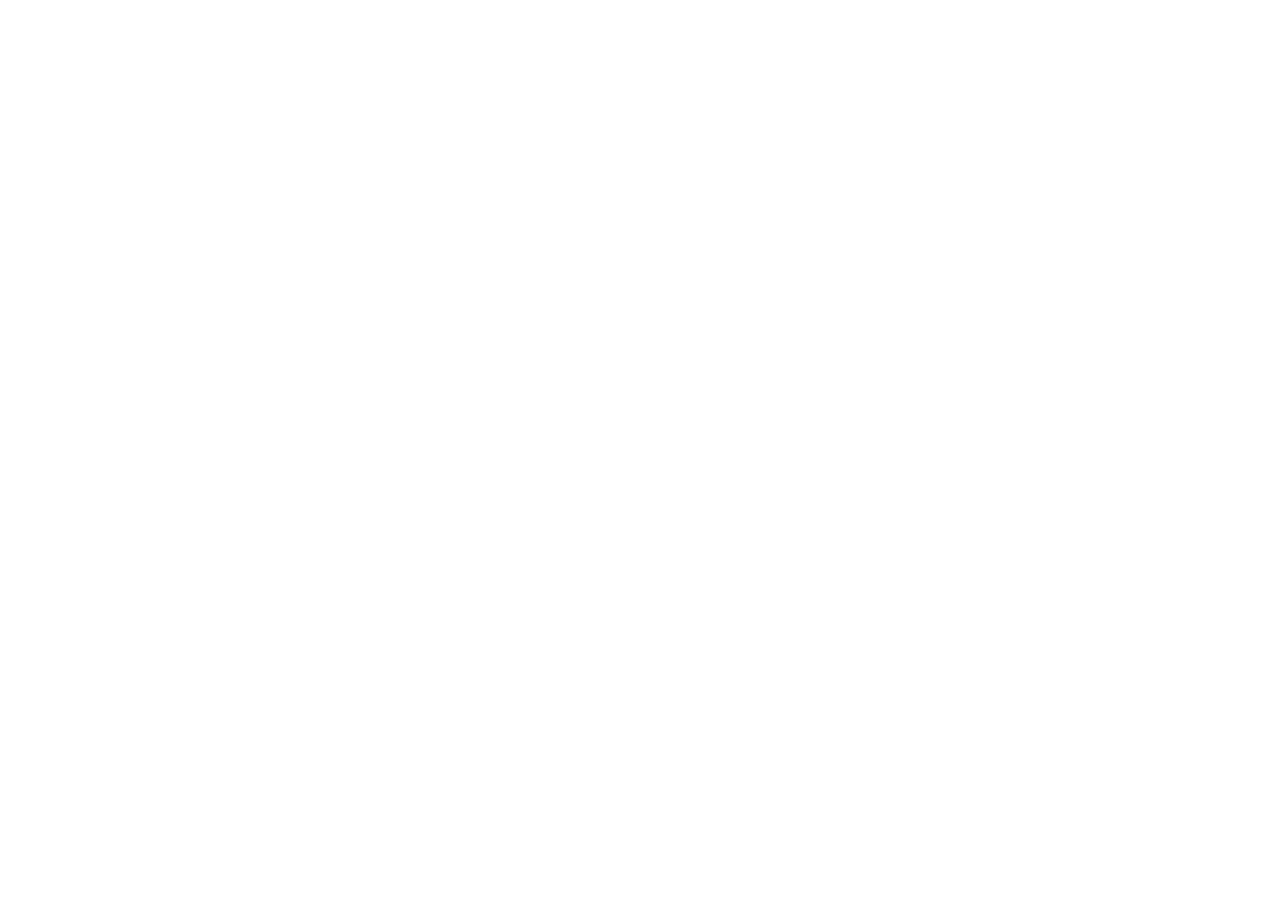
==== index.html @ 0b879c88 "estrutura inicial do projeto" ====
<!DOCTYPE html>
<html lang="pt-BR">
<head>
    <meta charset="UTF-8">
    <meta name="viewport" content="width=device-width, initial-scale=1.0">
    <title>Assistente-Financeiro</title>
</head>
<body>
    
    
</body>
</html>
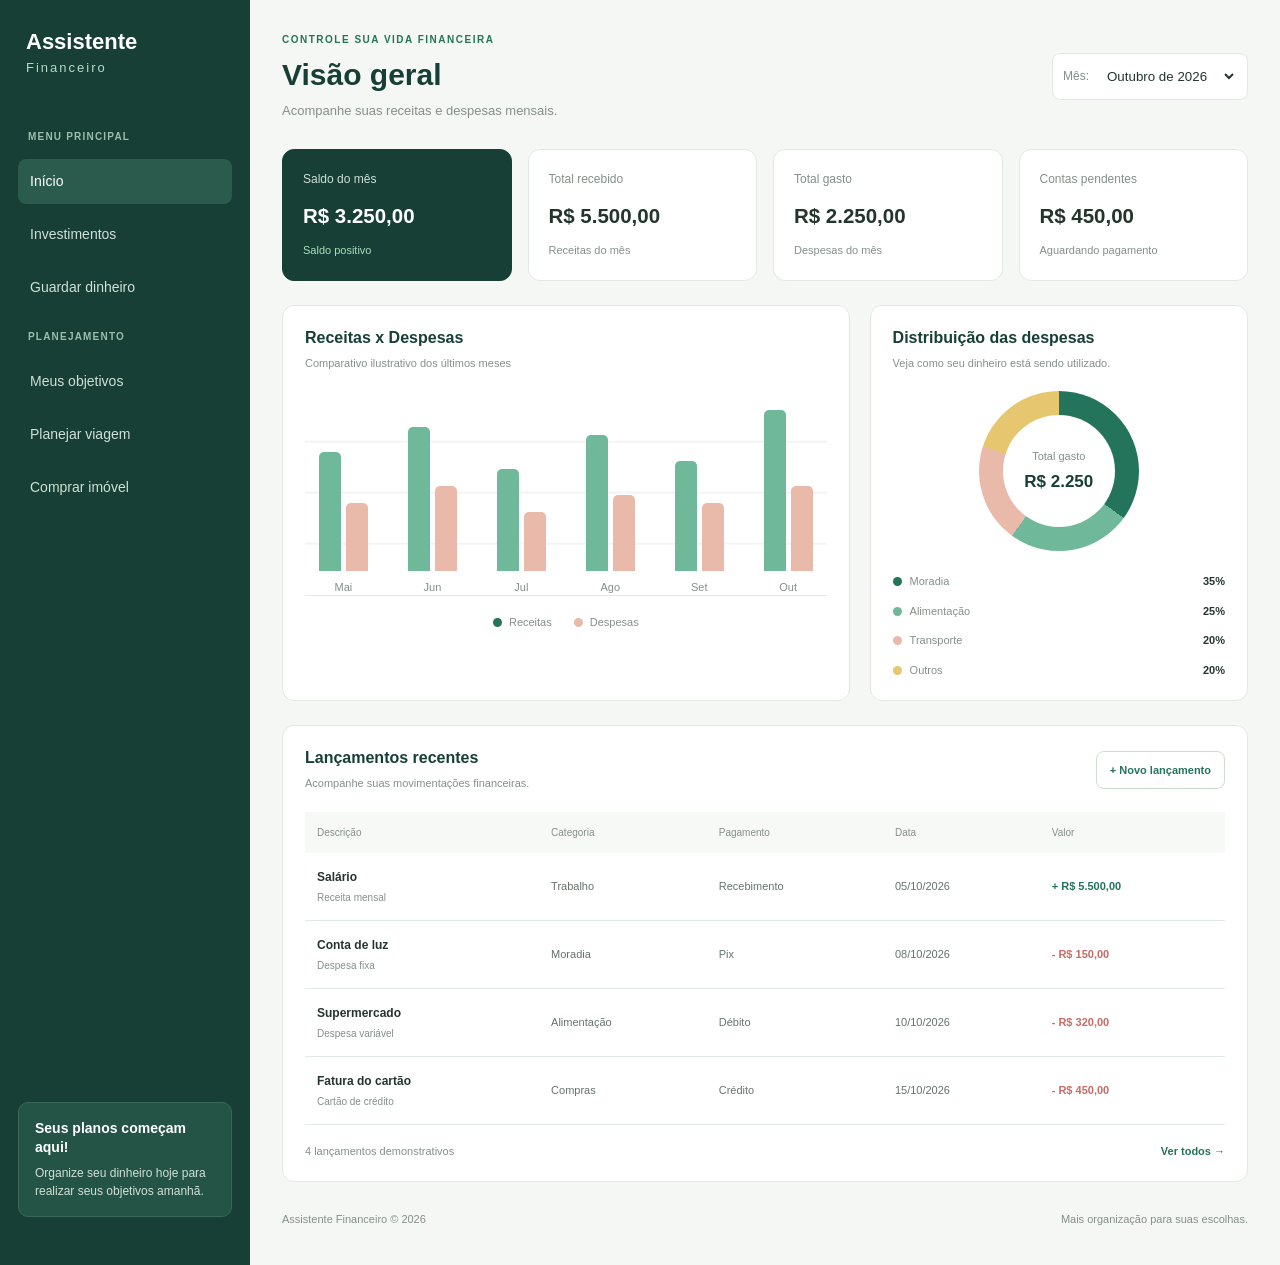
==== commit 0b6940bb: "inicio" ====
--- a/index.html
+++ b/index.html
@@ -1,12 +1,313 @@
 <!DOCTYPE html>
 <html lang="pt-BR">
+
 <head>
     <meta charset="UTF-8">
     <meta name="viewport" content="width=device-width, initial-scale=1.0">
-    <title>Assistente-Financeiro</title>
+
+    <title>Assistente Financeiro</title>
+
+    <link rel="stylesheet" href="style.css">
 </head>
+
 <body>
-    
-    
+
+    <div class="container">
+
+        <!-- MENU LATERAL -->
+        <aside class="sidebar">
+
+            <div class="logo">
+                <h2>Assistente</h2>
+                <span>Financeiro</span>
+            </div>
+
+            <nav class="menu">
+                <h3>MENU PRINCIPAL</h3>
+
+                <a href="#inicio" class="link ativo">Início</a>
+                <a href="#investimentos" class="link">Investimentos</a>
+                <a href="#guardar-dinheiro" class="link">Guardar dinheiro</a>
+
+                <h3>PLANEJAMENTO</h3>
+
+                <a href="#objetivos" class="link">Meus objetivos</a>
+                <a href="#viagem" class="link">Planejar viagem</a>
+                <a href="#imovel" class="link">Comprar imóvel</a>
+            </nav>
+
+            <div class="mensagem">
+                <h3>Seus planos começam aqui!</h3>
+                <p>
+                    Organize seu dinheiro hoje
+                    para realizar seus objetivos amanhã.
+                </p>
+            </div>
+
+        </aside>
+
+        <!-- CONTEÚDO PRINCIPAL -->
+        <main class="conteudo" id="inicio">
+
+            <!-- CABEÇALHO -->
+            <header class="cabecalho">
+
+                <div>
+                    <p class="subtitulo">CONTROLE SUA VIDA FINANCEIRA</p>
+                    <h1>Visão geral</h1>
+                    <p class="descricao">
+                        Acompanhe suas receitas e despesas mensais.
+                    </p>
+                </div>
+
+                <div class="periodo">
+                    <label for="mes">Mês:</label>
+
+                    <select id="mes" name="mes">
+                        <option>Outubro de 2026</option>
+                        <option>Setembro de 2026</option>
+                        <option>Agosto de 2026</option>
+                    </select>
+                </div>
+
+            </header>
+
+            <!-- RESUMO FINANCEIRO -->
+            <section class="resumo" aria-label="Resumo financeiro mensal">
+
+                <article class="cartao saldo">
+                    <p>Saldo do mês</p>
+                    <h2>R$ 3.250,00</h2>
+                    <span>Saldo positivo</span>
+                </article>
+
+                <article class="cartao">
+                    <p>Total recebido</p>
+                    <h2>R$ 5.500,00</h2>
+                    <span>Receitas do mês</span>
+                </article>
+
+                <article class="cartao">
+                    <p>Total gasto</p>
+                    <h2>R$ 2.250,00</h2>
+                    <span>Despesas do mês</span>
+                </article>
+
+                <article class="cartao">
+                    <p>Contas pendentes</p>
+                    <h2>R$ 450,00</h2>
+                    <span>Aguardando pagamento</span>
+                </article>
+
+            </section>
+
+            <!-- GRÁFICOS -->
+            <section class="graficos" aria-label="Gráficos financeiros">
+
+                <article class="painel">
+
+                    <h2>Receitas x Despesas</h2>
+                    <p class="texto-auxiliar">
+                        Comparativo ilustrativo dos últimos meses
+                    </p>
+
+                    <div class="grafico-barras">
+
+                        <div class="grupo-barra">
+                            <div class="barras">
+                                <div class="barra receita" style="height: 70%;"></div>
+                                <div class="barra despesa" style="height: 40%;"></div>
+                            </div>
+                            <span>Mai</span>
+                        </div>
+
+                        <div class="grupo-barra">
+                            <div class="barras">
+                                <div class="barra receita" style="height: 85%;"></div>
+                                <div class="barra despesa" style="height: 50%;"></div>
+                            </div>
+                            <span>Jun</span>
+                        </div>
+
+                        <div class="grupo-barra">
+                            <div class="barras">
+                                <div class="barra receita" style="height: 60%;"></div>
+                                <div class="barra despesa" style="height: 35%;"></div>
+                            </div>
+                            <span>Jul</span>
+                        </div>
+
+                        <div class="grupo-barra">
+                            <div class="barras">
+                                <div class="barra receita" style="height: 80%;"></div>
+                                <div class="barra despesa" style="height: 45%;"></div>
+                            </div>
+                            <span>Ago</span>
+                        </div>
+
+                        <div class="grupo-barra">
+                            <div class="barras">
+                                <div class="barra receita" style="height: 65%;"></div>
+                                <div class="barra despesa" style="height: 40%;"></div>
+                            </div>
+                            <span>Set</span>
+                        </div>
+
+                        <div class="grupo-barra">
+                            <div class="barras">
+                                <div class="barra receita" style="height: 95%;"></div>
+                                <div class="barra despesa" style="height: 50%;"></div>
+                            </div>
+                            <span>Out</span>
+                        </div>
+
+                    </div>
+
+                    <div class="legenda">
+                        <span><i class="ponto verde"></i> Receitas</span>
+                        <span><i class="ponto rosa"></i> Despesas</span>
+                    </div>
+
+                </article>
+
+                <article class="painel">
+
+                    <h2>Distribuição das despesas</h2>
+                    <p class="texto-auxiliar">
+                        Veja como seu dinheiro está sendo utilizado.
+                    </p>
+
+                    <div class="grafico-circular">
+                        <div class="centro-grafico">
+                            <span>Total gasto</span>
+                            <strong>R$ 2.250</strong>
+                        </div>
+                    </div>
+
+                    <ul class="categorias">
+                        <li>
+                            <span><i class="ponto verde"></i> Moradia</span>
+                            <strong>35%</strong>
+                        </li>
+
+                        <li>
+                            <span><i class="ponto verde-claro"></i> Alimentação</span>
+                            <strong>25%</strong>
+                        </li>
+
+                        <li>
+                            <span><i class="ponto rosa"></i> Transporte</span>
+                            <strong>20%</strong>
+                        </li>
+
+                        <li>
+                            <span><i class="ponto amarelo"></i> Outros</span>
+                            <strong>20%</strong>
+                        </li>
+                    </ul>
+
+                </article>
+
+            </section>
+
+            <!-- TABELA DE LANÇAMENTOS -->
+            <section class="painel lancamentos">
+
+                <header class="titulo-lancamentos">
+                    <div>
+                        <h2>Lançamentos recentes</h2>
+                        <p class="texto-auxiliar">
+                            Acompanhe suas movimentações financeiras.
+                        </p>
+                    </div>
+
+                    <a href="#novo-lancamento" class="botao">
+                        + Novo lançamento
+                    </a>
+                </header>
+
+                <div class="tabela-responsiva">
+
+                    <table>
+
+                        <thead>
+                            <tr>
+                                <th>Descrição</th>
+                                <th>Categoria</th>
+                                <th>Pagamento</th>
+                                <th>Data</th>
+                                <th>Valor</th>
+                            </tr>
+                        </thead>
+
+                        <tbody>
+
+                            <tr>
+                                <td>
+                                    <strong>Salário</strong>
+                                    <small>Receita mensal</small>
+                                </td>
+                                <td>Trabalho</td>
+                                <td>Recebimento</td>
+                                <td>05/10/2026</td>
+                                <td class="entrada">+ R$ 5.500,00</td>
+                            </tr>
+
+                            <tr>
+                                <td>
+                                    <strong>Conta de luz</strong>
+                                    <small>Despesa fixa</small>
+                                </td>
+                                <td>Moradia</td>
+                                <td>Pix</td>
+                                <td>08/10/2026</td>
+                                <td class="saida">- R$ 150,00</td>
+                            </tr>
+
+                            <tr>
+                                <td>
+                                    <strong>Supermercado</strong>
+                                    <small>Despesa variável</small>
+                                </td>
+                                <td>Alimentação</td>
+                                <td>Débito</td>
+                                <td>10/10/2026</td>
+                                <td class="saida">- R$ 320,00</td>
+                            </tr>
+
+                            <tr>
+                                <td>
+                                    <strong>Fatura do cartão</strong>
+                                    <small>Cartão de crédito</small>
+                                </td>
+                                <td>Compras</td>
+                                <td>Crédito</td>
+                                <td>15/10/2026</td>
+                                <td class="saida">- R$ 450,00</td>
+                            </tr>
+
+                        </tbody>
+
+                    </table>
+
+                </div>
+
+                <footer class="rodape-tabela">
+                    <span>4 lançamentos demonstrativos</span>
+                    <a href="#todos-lancamentos">Ver todos →</a>
+                </footer>
+
+            </section>
+
+            <!-- RODAPÉ DA PÁGINA -->
+            <footer class="rodape">
+                <p>Assistente Financeiro © 2026</p>
+                <p>Mais organização para suas escolhas.</p>
+            </footer>
+
+        </main>
+
+    </div>
+
 </body>
 </html>
--- a/style.css
+++ b/style.css
@@ -0,0 +1,652 @@
+/* ==============================
+   CONFIGURAÇÕES GERAIS
+   ============================== */
+
+* {
+    margin: 0;
+    padding: 0;
+    box-sizing: border-box;
+}
+
+body {
+    font-family: Arial, Helvetica, sans-serif;
+    font-size: 14px;
+    line-height: 1.5;
+    color: #24352e;
+    background-color: #f4f7f4;
+}
+
+a {
+    text-decoration: none;
+    color: inherit;
+}
+
+h1,
+h2,
+h3 {
+    line-height: 1.3;
+}
+
+/* ==============================
+   ESTRUTURA PRINCIPAL
+   ============================== */
+
+.container {
+    display: flex;
+    min-height: 100vh;
+}
+
+/* ==============================
+   MENU LATERAL
+   ============================== */
+
+.sidebar {
+    width: 250px;
+    min-height: 100vh;
+    padding: 28px 18px;
+    display: flex;
+    flex-direction: column;
+    flex-shrink: 0;
+    color: #ffffff;
+    background-color: #173f35;
+}
+
+.logo {
+    margin-bottom: 40px;
+    padding: 0 8px;
+}
+
+.logo h2 {
+    font-size: 22px;
+}
+
+.logo span {
+    color: #b9d9c7;
+    font-size: 13px;
+    letter-spacing: 2px;
+}
+
+.menu {
+    display: flex;
+    flex-direction: column;
+    gap: 8px;
+}
+
+.menu h3 {
+    margin: 12px 10px 8px;
+    color: #9bbdad;
+    font-size: 10px;
+    letter-spacing: 1.2px;
+}
+
+.link {
+    display: flex;
+    align-items: center;
+    padding: 12px;
+    border-radius: 8px;
+    color: #d0e0d7;
+    transition: 0.3s;
+}
+
+.link:hover,
+.link.ativo {
+    color: #ffffff;
+    background-color: #2b5b4c;
+}
+
+.mensagem {
+    margin-top: auto;
+    margin-bottom: 20px;
+    padding: 16px;
+    border: 1px solid #386957;
+    border-radius: 10px;
+    background-color: #245445;
+}
+
+.mensagem h3 {
+    margin-bottom: 8px;
+    font-size: 14px;
+}
+
+.mensagem p {
+    color: #d0e0d7;
+    font-size: 12px;
+}
+
+/* ==============================
+   CONTEÚDO PRINCIPAL
+   ============================== */
+
+.conteudo {
+    flex: 1;
+    min-width: 0;
+    padding: 32px;
+}
+
+.cabecalho {
+    display: flex;
+    align-items: center;
+    justify-content: space-between;
+    gap: 20px;
+    margin-bottom: 28px;
+}
+
+.subtitulo {
+    margin-bottom: 8px;
+    color: #24745b;
+    font-size: 10px;
+    font-weight: bold;
+    letter-spacing: 1.5px;
+}
+
+.cabecalho h1 {
+    margin-bottom: 7px;
+    color: #173f35;
+    font-size: 30px;
+}
+
+.descricao {
+    color: #849089;
+    font-size: 13px;
+}
+
+.periodo {
+    display: flex;
+    align-items: center;
+    gap: 10px;
+    padding: 10px;
+    border: 1px solid #e2e9e3;
+    border-radius: 8px;
+    background-color: #ffffff;
+}
+
+.periodo label {
+    color: #849089;
+    font-size: 12px;
+}
+
+.periodo select {
+    max-width: 175px;
+    padding: 4px;
+    border: none;
+    outline: none;
+    color: #24352e;
+    background-color: #ffffff;
+}
+
+/* ==============================
+   CARTÕES DO RESUMO FINANCEIRO
+   ============================== */
+
+.resumo {
+    display: grid;
+    grid-template-columns: repeat(4, minmax(0, 1fr));
+    gap: 16px;
+    margin-bottom: 24px;
+}
+
+.cartao {
+    min-width: 0;
+    padding: 20px;
+    border: 1px solid #e2e9e3;
+    border-radius: 12px;
+    background-color: #ffffff;
+}
+
+.cartao p {
+    margin-bottom: 15px;
+    color: #849089;
+    font-size: 12px;
+}
+
+.cartao h2 {
+    margin-bottom: 10px;
+    font-size: clamp(16px, 1.6vw, 23px);
+    overflow-wrap: anywhere;
+}
+
+.cartao span {
+    color: #849089;
+    font-size: 11px;
+}
+
+.cartao.saldo {
+    color: #ffffff;
+    border-color: #173f35;
+    background-color: #173f35;
+}
+
+.cartao.saldo p {
+    color: #d0e0d7;
+}
+
+.cartao.saldo h2 {
+    color: #ffffff;
+}
+
+.cartao.saldo span {
+    color: #a8dfbd;
+}
+
+/* ==============================
+   PAINÉIS E GRÁFICOS
+   ============================== */
+
+.graficos {
+    display: grid;
+    grid-template-columns: minmax(0, 1.5fr) minmax(260px, 1fr);
+    gap: 20px;
+    margin-bottom: 24px;
+}
+
+.painel {
+    min-width: 0;
+    padding: 22px;
+    border: 1px solid #e2e9e3;
+    border-radius: 12px;
+    background-color: #ffffff;
+}
+
+.painel h2 {
+    margin-bottom: 6px;
+    color: #173f35;
+    font-size: 16px;
+}
+
+.texto-auxiliar {
+    margin-bottom: 20px;
+    color: #849089;
+    font-size: 11px;
+}
+
+/* Gráfico de barras */
+
+.grafico-barras {
+    height: 205px;
+    display: flex;
+    align-items: flex-end;
+    justify-content: space-around;
+    gap: 12px;
+    padding-top: 10px;
+    border-bottom: 1px solid #e2e9e3;
+    background-image: linear-gradient(
+        to bottom,
+        transparent 24%,
+        #edf1ee 25%,
+        transparent 25.5%,
+        transparent 49%,
+        #edf1ee 50%,
+        transparent 50.5%,
+        transparent 74%,
+        #edf1ee 75%,
+        transparent 75.5%
+    );
+}
+
+.grupo-barra {
+    flex: 1;
+    height: 100%;
+    display: flex;
+    flex-direction: column;
+    align-items: center;
+    justify-content: flex-end;
+    gap: 8px;
+}
+
+.barras {
+    width: 100%;
+    height: 100%;
+    display: flex;
+    align-items: flex-end;
+    justify-content: center;
+    gap: 5px;
+}
+
+.barra {
+    width: min(22px, 40%);
+    min-height: 5px;
+    border-radius: 5px 5px 0 0;
+}
+
+.receita {
+    background-color: #6fb99a;
+}
+
+.despesa {
+    background-color: #e9b9a9;
+}
+
+.grupo-barra span {
+    color: #849089;
+    font-size: 11px;
+}
+
+.legenda {
+    display: flex;
+    justify-content: center;
+    gap: 22px;
+    margin-top: 18px;
+    color: #849089;
+    font-size: 11px;
+}
+
+.ponto {
+    width: 9px;
+    height: 9px;
+    display: inline-block;
+    flex-shrink: 0;
+    border-radius: 50%;
+}
+
+.legenda span {
+    display: flex;
+    align-items: center;
+    gap: 7px;
+}
+
+.verde {
+    background-color: #24745b;
+}
+
+.verde-claro {
+    background-color: #6fb99a;
+}
+
+.rosa {
+    background-color: #e9b9a9;
+}
+
+.amarelo {
+    background-color: #e6c66e;
+}
+
+/* Gráfico circular */
+
+.grafico-circular {
+    width: 160px;
+    height: 160px;
+    display: flex;
+    align-items: center;
+    justify-content: center;
+    margin: 0 auto 22px;
+    border-radius: 50%;
+    background: conic-gradient(
+        #24745b 0% 35%,
+        #6fb99a 35% 60%,
+        #e9b9a9 60% 80%,
+        #e6c66e 80% 100%
+    );
+    position: relative;
+}
+
+.grafico-circular::before {
+    position: absolute;
+    width: 112px;
+    height: 112px;
+    border-radius: 50%;
+    background-color: #ffffff;
+    content: "";
+}
+
+.centro-grafico {
+    position: relative;
+    display: flex;
+    flex-direction: column;
+    align-items: center;
+    gap: 5px;
+}
+
+.centro-grafico span {
+    color: #849089;
+    font-size: 11px;
+}
+
+.centro-grafico strong {
+    color: #173f35;
+    font-size: 17px;
+}
+
+.categorias {
+    display: flex;
+    flex-direction: column;
+    gap: 13px;
+    list-style: none;
+}
+
+.categorias li {
+    display: flex;
+    align-items: center;
+    justify-content: space-between;
+    gap: 10px;
+    font-size: 11px;
+}
+
+.categorias li span {
+    display: flex;
+    align-items: center;
+    gap: 8px;
+    color: #849089;
+}
+
+/* ==============================
+   TABELA DE LANÇAMENTOS
+   ============================== */
+
+.lancamentos {
+    margin-bottom: 24px;
+}
+
+.titulo-lancamentos {
+    display: flex;
+    align-items: center;
+    justify-content: space-between;
+    gap: 15px;
+    margin-bottom: 20px;
+}
+
+.titulo-lancamentos .texto-auxiliar {
+    margin-bottom: 0;
+}
+
+.botao {
+    padding: 10px 13px;
+    border: 1px solid #cbded1;
+    border-radius: 8px;
+    color: #24745b;
+    background-color: #ffffff;
+    font-size: 11px;
+    font-weight: bold;
+    white-space: nowrap;
+}
+
+.botao:hover {
+    background-color: #e5f3eb;
+}
+
+.tabela-responsiva {
+    width: 100%;
+    overflow-x: auto;
+}
+
+table {
+    width: 100%;
+    border-collapse: collapse;
+    text-align: left;
+    white-space: nowrap;
+}
+
+thead {
+    background-color: #f7f9f7;
+}
+
+th {
+    padding: 13px 12px;
+    color: #849089;
+    font-size: 10px;
+    font-weight: normal;
+}
+
+td {
+    padding: 15px 12px;
+    border-bottom: 1px solid #e2e9e3;
+    color: #65736b;
+    font-size: 11px;
+}
+
+td strong,
+td small {
+    display: block;
+}
+
+td strong {
+    margin-bottom: 4px;
+    color: #24352e;
+    font-size: 12px;
+}
+
+td small {
+    color: #849089;
+    font-size: 10px;
+}
+
+.entrada {
+    color: #24745b;
+    font-weight: bold;
+}
+
+.saida {
+    color: #c76b65;
+    font-weight: bold;
+}
+
+.rodape-tabela {
+    display: flex;
+    align-items: center;
+    justify-content: space-between;
+    gap: 12px;
+    padding-top: 18px;
+    color: #849089;
+    font-size: 11px;
+}
+
+.rodape-tabela a {
+    color: #24745b;
+    font-weight: bold;
+}
+
+/* ==============================
+   RODAPÉ
+   ============================== */
+
+.rodape {
+    display: flex;
+    align-items: center;
+    justify-content: space-between;
+    flex-wrap: wrap;
+    gap: 10px;
+    padding: 5px 0;
+    color: #849089;
+    font-size: 11px;
+}
+
+/* ==============================
+   RESPONSIVIDADE
+   ============================== */
+
+@media (max-width: 1100px) {
+
+    .sidebar {
+        width: 220px;
+    }
+
+    .conteudo {
+        padding: 24px;
+    }
+
+    .resumo {
+        grid-template-columns: repeat(2, minmax(0, 1fr));
+    }
+
+    .graficos {
+        grid-template-columns: 1fr;
+    }
+
+}
+
+@media (max-width: 650px) {
+
+    .container {
+        flex-direction: column;
+    }
+
+    .sidebar {
+        width: 100%;
+        min-height: auto;
+        padding: 18px;
+    }
+
+    .logo {
+        margin-bottom: 18px;
+    }
+
+    .menu {
+        flex-direction: row;
+        flex-wrap: wrap;
+        gap: 6px;
+    }
+
+    .menu h3 {
+        display: none;
+    }
+
+    .link {
+        padding: 9px 10px;
+        font-size: 11px;
+    }
+
+    .mensagem {
+        display: none;
+    }
+
+    .conteudo {
+        padding: 20px 14px;
+    }
+
+    .cabecalho {
+        align-items: flex-start;
+        flex-direction: column;
+    }
+
+    .cabecalho h1 {
+        font-size: 25px;
+    }
+
+    .resumo {
+        grid-template-columns: repeat(2, minmax(0, 1fr));
+        gap: 10px;
+    }
+
+    .cartao {
+        padding: 14px;
+    }
+
+    .cartao h2 {
+        font-size: 16px;
+    }
+
+    .painel {
+        padding: 17px 12px;
+    }
+
+    .titulo-lancamentos {
+        align-items: flex-start;
+        flex-direction: column;
+    }
+
+    .rodape-tabela,
+    .rodape {
+        align-items: flex-start;
+        flex-direction: column;
+    }
+
+}
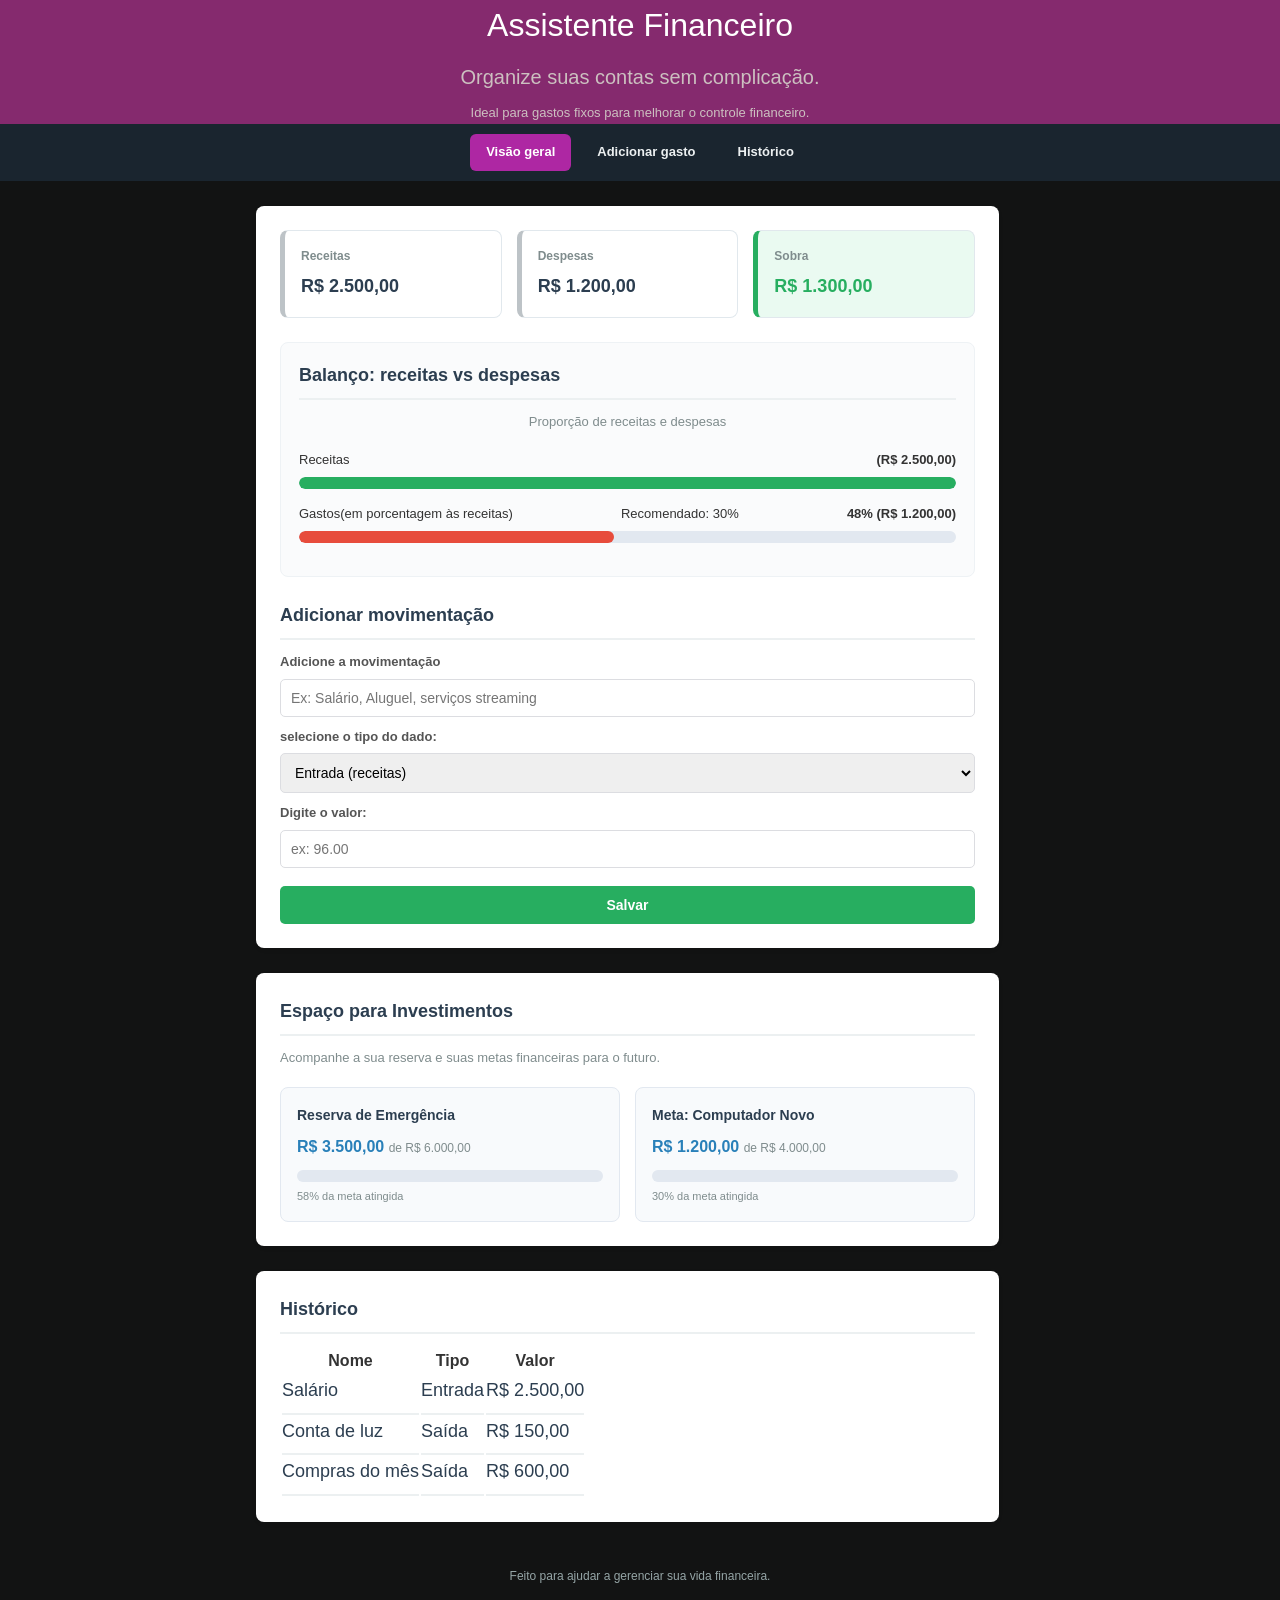
==== commit a1b393d1: "atualizado o projeto" ====
--- a/index.html
+++ b/index.html
@@ -1,313 +1,174 @@
 <!DOCTYPE html>
 <html lang="pt-BR">
-
 <head>
     <meta charset="UTF-8">
     <meta name="viewport" content="width=device-width, initial-scale=1.0">
-
-    <title>Assistente Financeiro</title>
-
+    <title>Meu Assistente Financeiro</title>
     <link rel="stylesheet" href="style.css">
 </head>
-
 <body>
 
-    <div class="container">
+    <!-- CABEÇALHO -->
+    <header class="cabecalho">
+        <h1>Assistente Financeiro</h1>
+        <h4>Organize suas contas sem complicação.</h4>
+        <p>Ideal para gastos fixos para melhorar o controle financeiro.</p>
+    </header>
 
-        <!-- MENU LATERAL -->
-        <aside class="sidebar">
+    <!-- ABAS DE NAVEGAÇÃO -->
+     
+         <section class="secao-abas">
+            <nav class="abas">
+            <a href="#visao-geral" class="aba ativa">Visão geral</a>
+            <a href="#adicionar-gasto" class="aba">Adicionar gasto</a>
+            <a href="#historico" class="aba">Histórico</a>
+            </nav>
+         </section>
+    
 
-            <div class="logo">
-                <h2>Assistente</h2>
-                <span>Financeiro</span>
+    <main>
+
+        <!-- SEÇÃO 1: VISÃO GERAL (CARDS, GRÁFICO E FORMULÁRIO) -->
+        <section id="visao-geral" class="bloco-secao">
+            
+            <!-- CARDS DE VALORES -->
+            <div class="resumo">
+                <div class="card">
+                    <h3>Receitas</h3>
+                    <p>R$ 2.500,00</p>
+                </div>
+
+                <div class="card">
+                    <h3>Despesas</h3>
+                    <p>R$ 1.200,00</p>
+                </div>
+
+                <div class="card saldo">
+                    <h3>Sobra</h3>
+                    <p>R$ 1.300,00</p>
+                </div>
             </div>
 
-            <nav class="menu">
-                <h3>MENU PRINCIPAL</h3>
+            <!-- COMPARATIVO VISUAL (GRÁFICO SIMPLES DE BARRAS HORIZONTAIS) -->
+            <div class="painel-grafico">
+                <h2>Balanço: receitas vs despesas</h2>
+                <p align="center" class="descricao-grafico">Proporção de receitas e despesas</p>
 
-                <a href="#inicio" class="link ativo">Início</a>
-                <a href="#investimentos" class="link">Investimentos</a>
-                <a href="#guardar-dinheiro" class="link">Guardar dinheiro</a>
+                <!-- Barra de Receitas -->
+                <div class="item-grafico">
+                    <div class="rotulo-grafico">
+                        <span>Receitas</span>
+                        <strong>(R$ 2.500,00)</strong>
+                    </div>
+                    <div class="trilho">
+                        <div class="barra receita" style="width: 100%;"></div>
+                    </div>
+                </div>
 
-                <h3>PLANEJAMENTO</h3>
-
-                <a href="#objetivos" class="link">Meus objetivos</a>
-                <a href="#viagem" class="link">Planejar viagem</a>
-                <a href="#imovel" class="link">Comprar imóvel</a>
-            </nav>
-
-            <div class="mensagem">
-                <h3>Seus planos começam aqui!</h3>
-                <p>
-                    Organize seu dinheiro hoje
-                    para realizar seus objetivos amanhã.
-                </p>
+                <!-- Barra de Despesas (1200 / 2500 = 48%) -->
+                <div class="item-grafico">
+                    <div class="rotulo-grafico">
+                        <span>Gastos(em porcentagem às receitas)</span>
+                        <span class="recomendacao">Recomendado: 30%</span>
+                        <strong>48% (R$ 1.200,00)</strong>
+                        
+                        
+                    </div>
+                    <div class="trilho">
+                        <div class="barra despesa" style="width: 48%;"></div>
+                    </div>
+                </div>
             </div>
 
-        </aside>
+            <!-- ÁREA PARA ADICIONAR CONTA -->
+            <div id="adicionar-gasto" class="adicionar-gasto">
+                <h2>Adicionar movimentação</h2>
+                
+                <form>
+                    <label for="descricao">Adicione a movimentação</label>
+                    <input type="text" id="descricao" placeholder="Ex: Salário, Aluguel, serviços streaming">
 
-        <!-- CONTEÚDO PRINCIPAL -->
-        <main class="conteudo" id="inicio">
+                    <label for="tipo">selecione o tipo do dado:</label>
+                    <select id="tipo">
+                        <option value="entrada">Entrada (receitas)</option>
+                        <option value="saida"> Saída (gastos)</option>
+                    </select>
 
-            <!-- CABEÇALHO -->
-            <header class="cabecalho">
+                    <label for="valor">Digite o valor:</label>
+                    <input type="number" id="valor" placeholder="ex: 96.00">
 
-                <div>
-                    <p class="subtitulo">CONTROLE SUA VIDA FINANCEIRA</p>
-                    <h1>Visão geral</h1>
-                    <p class="descricao">
-                        Acompanhe suas receitas e despesas mensais.
-                    </p>
+                    <button type="button">Salvar</button>
+                </form>
+            </div>
+
+        </section>
+
+        <!-- SEÇÃO 2: ESPAÇO DE INVESTIMENTOS -->
+        <section id="investimentos" class="bloco-secao">
+            <h2>Espaço para Investimentos</h2>
+            <p class="descricao-secao">Acompanhe a sua reserva e suas metas financeiras para o futuro.</p>
+
+            <div class="cards-investimento">
+                <div class="card-meta">
+                    <h4>Reserva de Emergência</h4>
+                    <p class="valor-acumulado">R$ 3.500,00 <span>de R$ 6.000,00</span></p>
+                    <div class="trilho">
+                        <div class="progresso meta" style="width: 58%;"></div>
+                    </div>
+                    <small>58% da meta atingida</small>
                 </div>
 
-                <div class="periodo">
-                    <label for="mes">Mês:</label>
+                <div class="card-meta">
+                    <h4>Meta: Computador Novo</h4>
+                    <p class="valor-acumulado">R$ 1.200,00 <span>de R$ 4.000,00</span></p>
+                    <div class="trilho">
+                        <div class="progresso meta" style="width: 30%;"></div>
+                    </div>
+                    <small>30% da meta atingida</small>
+                </div>
+            </div>
+        </section>
 
-                    <select id="mes" name="mes">
-                        <option>Outubro de 2026</option>
-                        <option>Setembro de 2026</option>
-                        <option>Agosto de 2026</option>
-                    </select>
-                </div>
+        <!-- SEÇÃO 3: HISTÓRICO DAS CONTAS -->
+        <section id="historico" class="bloco-secao">
+            <h2>Histórico</h2>
 
-            </header>
+            <table>
+                <thead>
+                    <tr>
+                        <th>Nome</th>
+                        <th>Tipo</th>
+                        <th>Valor</th>
+                    </tr>
+                </thead>
+                <tbody>
+                    <thead>
+                    <tr>
+                        <td>Salário</td>
+                        <td>Entrada</td>
+                        <td>R$ 2.500,00</td>
+                    </tr>
+                    </thead>
+                    <tr>
+                        <td>Conta de luz</td>
+                        <td>Saída</td>
+                        <td>R$ 150,00</td>
+                    </tr>
+                    <tr>
+                        <td>Compras do mês</td>
+                        <td> Saída</td>
+                        <td>R$ 600,00</td>
+                    </tr>
+                </tbody>
+            </table>
+        </section>
 
-            <!-- RESUMO FINANCEIRO -->
-            <section class="resumo" aria-label="Resumo financeiro mensal">
+    </main>
 
-                <article class="cartao saldo">
-                    <p>Saldo do mês</p>
-                    <h2>R$ 3.250,00</h2>
-                    <span>Saldo positivo</span>
-                </article>
-
-                <article class="cartao">
-                    <p>Total recebido</p>
-                    <h2>R$ 5.500,00</h2>
-                    <span>Receitas do mês</span>
-                </article>
-
-                <article class="cartao">
-                    <p>Total gasto</p>
-                    <h2>R$ 2.250,00</h2>
-                    <span>Despesas do mês</span>
-                </article>
-
-                <article class="cartao">
-                    <p>Contas pendentes</p>
-                    <h2>R$ 450,00</h2>
-                    <span>Aguardando pagamento</span>
-                </article>
-
-            </section>
-
-            <!-- GRÁFICOS -->
-            <section class="graficos" aria-label="Gráficos financeiros">
-
-                <article class="painel">
-
-                    <h2>Receitas x Despesas</h2>
-                    <p class="texto-auxiliar">
-                        Comparativo ilustrativo dos últimos meses
-                    </p>
-
-                    <div class="grafico-barras">
-
-                        <div class="grupo-barra">
-                            <div class="barras">
-                                <div class="barra receita" style="height: 70%;"></div>
-                                <div class="barra despesa" style="height: 40%;"></div>
-                            </div>
-                            <span>Mai</span>
-                        </div>
-
-                        <div class="grupo-barra">
-                            <div class="barras">
-                                <div class="barra receita" style="height: 85%;"></div>
-                                <div class="barra despesa" style="height: 50%;"></div>
-                            </div>
-                            <span>Jun</span>
-                        </div>
-
-                        <div class="grupo-barra">
-                            <div class="barras">
-                                <div class="barra receita" style="height: 60%;"></div>
-                                <div class="barra despesa" style="height: 35%;"></div>
-                            </div>
-                            <span>Jul</span>
-                        </div>
-
-                        <div class="grupo-barra">
-                            <div class="barras">
-                                <div class="barra receita" style="height: 80%;"></div>
-                                <div class="barra despesa" style="height: 45%;"></div>
-                            </div>
-                            <span>Ago</span>
-                        </div>
-
-                        <div class="grupo-barra">
-                            <div class="barras">
-                                <div class="barra receita" style="height: 65%;"></div>
-                                <div class="barra despesa" style="height: 40%;"></div>
-                            </div>
-                            <span>Set</span>
-                        </div>
-
-                        <div class="grupo-barra">
-                            <div class="barras">
-                                <div class="barra receita" style="height: 95%;"></div>
-                                <div class="barra despesa" style="height: 50%;"></div>
-                            </div>
-                            <span>Out</span>
-                        </div>
-
-                    </div>
-
-                    <div class="legenda">
-                        <span><i class="ponto verde"></i> Receitas</span>
-                        <span><i class="ponto rosa"></i> Despesas</span>
-                    </div>
-
-                </article>
-
-                <article class="painel">
-
-                    <h2>Distribuição das despesas</h2>
-                    <p class="texto-auxiliar">
-                        Veja como seu dinheiro está sendo utilizado.
-                    </p>
-
-                    <div class="grafico-circular">
-                        <div class="centro-grafico">
-                            <span>Total gasto</span>
-                            <strong>R$ 2.250</strong>
-                        </div>
-                    </div>
-
-                    <ul class="categorias">
-                        <li>
-                            <span><i class="ponto verde"></i> Moradia</span>
-                            <strong>35%</strong>
-                        </li>
-
-                        <li>
-                            <span><i class="ponto verde-claro"></i> Alimentação</span>
-                            <strong>25%</strong>
-                        </li>
-
-                        <li>
-                            <span><i class="ponto rosa"></i> Transporte</span>
-                            <strong>20%</strong>
-                        </li>
-
-                        <li>
-                            <span><i class="ponto amarelo"></i> Outros</span>
-                            <strong>20%</strong>
-                        </li>
-                    </ul>
-
-                </article>
-
-            </section>
-
-            <!-- TABELA DE LANÇAMENTOS -->
-            <section class="painel lancamentos">
-
-                <header class="titulo-lancamentos">
-                    <div>
-                        <h2>Lançamentos recentes</h2>
-                        <p class="texto-auxiliar">
-                            Acompanhe suas movimentações financeiras.
-                        </p>
-                    </div>
-
-                    <a href="#novo-lancamento" class="botao">
-                        + Novo lançamento
-                    </a>
-                </header>
-
-                <div class="tabela-responsiva">
-
-                    <table>
-
-                        <thead>
-                            <tr>
-                                <th>Descrição</th>
-                                <th>Categoria</th>
-                                <th>Pagamento</th>
-                                <th>Data</th>
-                                <th>Valor</th>
-                            </tr>
-                        </thead>
-
-                        <tbody>
-
-                            <tr>
-                                <td>
-                                    <strong>Salário</strong>
-                                    <small>Receita mensal</small>
-                                </td>
-                                <td>Trabalho</td>
-                                <td>Recebimento</td>
-                                <td>05/10/2026</td>
-                                <td class="entrada">+ R$ 5.500,00</td>
-                            </tr>
-
-                            <tr>
-                                <td>
-                                    <strong>Conta de luz</strong>
-                                    <small>Despesa fixa</small>
-                                </td>
-                                <td>Moradia</td>
-                                <td>Pix</td>
-                                <td>08/10/2026</td>
-                                <td class="saida">- R$ 150,00</td>
-                            </tr>
-
-                            <tr>
-                                <td>
-                                    <strong>Supermercado</strong>
-                                    <small>Despesa variável</small>
-                                </td>
-                                <td>Alimentação</td>
-                                <td>Débito</td>
-                                <td>10/10/2026</td>
-                                <td class="saida">- R$ 320,00</td>
-                            </tr>
-
-                            <tr>
-                                <td>
-                                    <strong>Fatura do cartão</strong>
-                                    <small>Cartão de crédito</small>
-                                </td>
-                                <td>Compras</td>
-                                <td>Crédito</td>
-                                <td>15/10/2026</td>
-                                <td class="saida">- R$ 450,00</td>
-                            </tr>
-
-                        </tbody>
-
-                    </table>
-
-                </div>
-
-                <footer class="rodape-tabela">
-                    <span>4 lançamentos demonstrativos</span>
-                    <a href="#todos-lancamentos">Ver todos →</a>
-                </footer>
-
-            </section>
-
-            <!-- RODAPÉ DA PÁGINA -->
-            <footer class="rodape">
-                <p>Assistente Financeiro © 2026</p>
-                <p>Mais organização para suas escolhas.</p>
-            </footer>
-
-        </main>
-
-    </div>
+    <!-- RODAPÉ -->
+    <footer>
+        <p>Feito para ajudar a gerenciar sua vida financeira.</p>
+    </footer>
 
 </body>
 </html>
--- a/style.css
+++ b/style.css
@@ -1,652 +1,343 @@
-/* ==============================
-   CONFIGURAÇÕES GERAIS
-   ============================== */
 
 * {
     margin: 0;
     padding: 0;
     box-sizing: border-box;
+    font-family: Arial, Helvetica, sans-serif;
 }
 
 body {
-    font-family: Arial, Helvetica, sans-serif;
+    background-color: #121313;
+    color: #333333;
+    line-height: 1.6;
+}
+
+/* ==========================================================
+   2. CABEÇALHO E ABAS DE NAVEGAÇÃO
+   ========================================================== */
+
+.cabecalho{
+    font-family:sans-serif;
+    background-color: #852a6e;
+    color: #ffffff;
+    text-align: center;
+     margin-bottom: auto;
+}
+
+header h1 {
+    font-family:Arial, Helvetica, sans-serif;
+    font-size: 32px;
+    font-weight:lighter;
+    color:#ffffff;
+    margin-bottom: 10px;
+}
+/*cor do subtitulo do cabecalho*/
+header h4 {
+    font-family:arial;
+    font-size:20px;
+    font-weight:lighter;
+    color: #ccc0c0;
+}
+/*cor do texto do cabecalho*/
+header p {
+    font-family:arial;
+    font-size: 13px;
+    color: #ccc0c0;
+    margin-top: 10px;
+}
+
+/* Barra horizontal onde ficam as abas */
+.abas {
+    display: flex;
+    justify-content: center;
+    gap: 10px;
+    background-color: #1a252f;
+    padding: 10px;
+}
+
+/* Estilo individual de cada botão/aba */
+.aba {
+    color: #ecf0f1;
+    text-decoration: none;
+    font-size: 13px;
+    font-weight: bold;
+    padding: 8px 16px;
+    border-radius: 6px;
+    transition: background 0.2s;
+}
+
+.aba:hover {
+    background-color: #ec62e1;
+}
+.aba.ativa {
+    background-color: #ae27a3;
+    color: #ffffff;
+}
+
+/* ==========================================================
+   3. ESTRUTURA GERAL (SEÇÕES)
+   ========================================================== */
+main {
+    max-width: 800px;
+    margin: 25px auto;
+    padding: 0 16px;
+}
+
+/* Cartão padrão que envolve cada seção */
+.bloco-secao {
+    background-color: #ffffff;
+    padding: 24px;
+    margin-right: 25px;
+    margin-bottom: 25px;
+    border-radius: 8px;
+    box-shadow: 0 2px 5px rgba(0, 0, 0, 0.05);
+}
+
+.bloco-secao h2 {
+    font-size: 18px;
+    margin-bottom: 12px;
+    border-bottom: 2px solid #ecf0f1;
+    padding-bottom: 8px;
+    color: #2c3e50;
+}
+.bloco-secao td { /*nao consigo separar compras do mes de saída*/
+    font-size: 18px;
+    margin-left: 12px;
+    margin-right: 12px;
+    margin-bottom: 12px;
+    border-bottom: 2px solid #ecf0f1;
+    padding-bottom: 8px;
+    color: #2c3e50;
+}
+
+.descricao-secao,
+.descricao-grafico {
+    font-size: 13px;
+    color: #7f8c8d;
+    margin-bottom: 18px;
+}
+
+/* ==========================================================
+   4. CARDS DE RESUMO FINANCEIRO
+   ========================================================== */
+.resumo {
+    display: flex;
+    gap: 15px;
+    margin-bottom: 24px;
+}
+
+.card {
+    flex: 1;
+    background-color: #ffffff;
+    padding: 16px;
+    border-radius: 8px;
+    border: 1px solid #e1e8ed;
+    border-left: 5px solid #bdc3c7;
+}
+
+.card h3 {
+    font-size: 12px;
+    color: #7f8c8d;
+    margin-bottom: 6px;
+}
+
+.card p {
+    font-size: 18px;
+    font-weight: bold;
+    color: #2c3e50;
+}
+
+.card.saldo {
+    border-left-color: #27ae60;
+    background-color: #eafaf1;
+}
+
+.card.saldo p {
+    color: #27ae60;
+}
+
+/* ==========================================================
+   5. GRÁFICO DE BARRAS HORIZONTAIS (DISPARIDADE)
+   ========================================================== */
+.painel-grafico {
+    background-color: #fafbfc;
+    border: 1px solid #eef2f5;
+    padding: 18px;
+    border-radius: 8px;
+    margin-bottom: 24px;
+}
+
+.item-grafico {
+    margin-bottom: 15px;
+}
+
+.rotulo-grafico {
+    display: flex;
+    justify-content: space-between;
+    font-size: 13px;
+    margin-bottom: 6px;
+}
+
+/* O trilho cinza por onde a barra corre */
+.trilho {
+    width: 100%;
+    height: 12px;
+    background-color: #e2e8f0;
+    border-radius: 10px;
+    overflow: hidden;
+}
+
+/* A barra colorida de preenchimento */
+.barra {
+    height: 100%;
+    border-radius: 10px;
+}
+
+.barra.receita {
+    background-color: #27ae60; /* Verde */
+}
+
+.barra.despesa {
+    background-color: #e74c3c; /* Vermelho */
+}
+
+.progresso.meta {
+    background-color: #2980b9; /* Azul */
+}
+
+/* ==========================================================
+   6. ESPAÇO DE INVESTIMENTOS
+   ========================================================== */
+.cards-investimento {
+    display: flex;
+    gap: 15px;
+}
+
+.card-meta {
+    flex: 1;
+    background-color: #f8fafc;
+    border: 1px solid #e2e8f0;
+    border-radius: 8px;
+    padding: 16px;
+}
+
+.card-meta h4 {
     font-size: 14px;
-    line-height: 1.5;
-    color: #24352e;
-    background-color: #f4f7f4;
-}
-
-a {
-    text-decoration: none;
-    color: inherit;
-}
-
-h1,
-h2,
-h3 {
-    line-height: 1.3;
-}
-
-/* ==============================
-   ESTRUTURA PRINCIPAL
-   ============================== */
-
-.container {
-    display: flex;
-    min-height: 100vh;
-}
-
-/* ==============================
-   MENU LATERAL
-   ============================== */
-
-.sidebar {
-    width: 250px;
-    min-height: 100vh;
-    padding: 28px 18px;
+    color: #2c3e50;
+    margin-bottom: 8px;
+}
+
+.valor-acumulado {
+    font-size: 16px;
+    font-weight: bold;
+    color: #2980b9;
+    margin-bottom: 10px;
+}
+
+.valor-acumulado span {
+    font-size: 12px;
+    font-weight: normal;
+    color: #7f8c8d;
+}
+
+.card-meta small {
+    display: block;
+    margin-top: 6px;
+    font-size: 11px;
+    color: #7f8c8d;
+}
+
+/* ==========================================================
+   7. FORMULÁRIO DE ADICIONAR CONTA
+   ========================================================== */
+.adicionar-gasto form {
     display: flex;
     flex-direction: column;
-    flex-shrink: 0;
+    gap: 10px;
+}
+
+.adicionar-gasto label {
+    font-size: 13px;
+    font-weight: bold;
+    color: #555555;
+    margin-bottom: -4px;
+}
+
+.adicionar-gasto input,
+.adicionar-gasto select {
+    padding: 10px;
+    font-size: 14px;
+    border: 1px solid #dcdde1;
+    border-radius: 5px;
+    outline: none;
+}
+
+.adicionar-gasto input:focus,
+.adicionar-gasto select:focus {
+    border-color: #2980b9;
+}
+
+.adicionar-gasto button {
+    margin-top: 8px;
+    padding: 11px;
+    background-color: #27ae60;
     color: #ffffff;
-    background-color: #173f35;
-}
-
-.logo {
-    margin-bottom: 40px;
-    padding: 0 8px;
-}
-
-.logo h2 {
-    font-size: 22px;
-}
-
-.logo span {
-    color: #b9d9c7;
-    font-size: 13px;
-    letter-spacing: 2px;
-}
-
-.menu {
-    display: flex;
-    flex-direction: column;
-    gap: 8px;
-}
-
-.menu h3 {
-    margin: 12px 10px 8px;
-    color: #9bbdad;
-    font-size: 10px;
-    letter-spacing: 1.2px;
-}
-
-.link {
-    display: flex;
-    align-items: center;
-    padding: 12px;
-    border-radius: 8px;
-    color: #d0e0d7;
-    transition: 0.3s;
-}
-
-.link:hover,
-.link.ativo {
-    color: #ffffff;
-    background-color: #2b5b4c;
-}
-
-.mensagem {
-    margin-top: auto;
-    margin-bottom: 20px;
-    padding: 16px;
-    border: 1px solid #386957;
-    border-radius: 10px;
-    background-color: #245445;
-}
-
-.mensagem h3 {
-    margin-bottom: 8px;
     font-size: 14px;
-}
-
-.mensagem p {
-    color: #d0e0d7;
-    font-size: 12px;
-}
-
-/* ==============================
-   CONTEÚDO PRINCIPAL
-   ============================== */
-
-.conteudo {
-    flex: 1;
-    min-width: 0;
-    padding: 32px;
-}
-
-.cabecalho {
-    display: flex;
-    align-items: center;
-    justify-content: space-between;
-    gap: 20px;
-    margin-bottom: 28px;
-}
-
-.subtitulo {
-    margin-bottom: 8px;
-    color: #24745b;
-    font-size: 10px;
-    font-weight: bold;
-    letter-spacing: 1.5px;
-}
-
-.cabecalho h1 {
-    margin-bottom: 7px;
-    color: #173f35;
-    font-size: 30px;
-}
-
-.descricao {
-    color: #849089;
-    font-size: 13px;
-}
-
-.periodo {
-    display: flex;
-    align-items: center;
-    gap: 10px;
-    padding: 10px;
-    border: 1px solid #e2e9e3;
-    border-radius: 8px;
-    background-color: #ffffff;
-}
-
-.periodo label {
-    color: #849089;
-    font-size: 12px;
-}
-
-.periodo select {
-    max-width: 175px;
-    padding: 4px;
+    font-weight: bold;
     border: none;
-    outline: none;
-    color: #24352e;
-    background-color: #ffffff;
-}
-
-/* ==============================
-   CARTÕES DO RESUMO FINANCEIRO
-   ============================== */
-
-.resumo {
-    display: grid;
-    grid-template-columns: repeat(4, minmax(0, 1fr));
-    gap: 16px;
-    margin-bottom: 24px;
-}
-
-.cartao {
-    min-width: 0;
-    padding: 20px;
-    border: 1px solid #e2e9e3;
-    border-radius: 12px;
-    background-color: #ffffff;
-}
-
-.cartao p {
-    margin-bottom: 15px;
-    color: #849089;
-    font-size: 12px;
-}
-
-.cartao h2 {
-    margin-bottom: 10px;
-    font-size: clamp(16px, 1.6vw, 23px);
-    overflow-wrap: anywhere;
-}
-
-.cartao span {
-    color: #849089;
-    font-size: 11px;
-}
-
-.cartao.saldo {
-    color: #ffffff;
-    border-color: #173f35;
-    background-color: #173f35;
-}
-
-.cartao.saldo p {
-    color: #d0e0d7;
-}
-
-.cartao.saldo h2 {
-    color: #ffffff;
-}
-
-.cartao.saldo span {
-    color: #a8dfbd;
-}
-
-/* ==============================
-   PAINÉIS E GRÁFICOS
-   ============================== */
-
-.graficos {
-    display: grid;
-    grid-template-columns: minmax(0, 1.5fr) minmax(260px, 1fr);
-    gap: 20px;
-    margin-bottom: 24px;
-}
-
-.painel {
-    min-width: 0;
-    padding: 22px;
-    border: 1px solid #e2e9e3;
-    border-radius: 12px;
-    background-color: #ffffff;
-}
-
-.painel h2 {
-    margin-bottom: 6px;
-    color: #173f35;
-    font-size: 16px;
-}
-
-.texto-auxiliar {
-    margin-bottom: 20px;
-    color: #849089;
-    font-size: 11px;
-}
-
-/* Gráfico de barras */
-
-.grafico-barras {
-    height: 205px;
-    display: flex;
-    align-items: flex-end;
-    justify-content: space-around;
-    gap: 12px;
-    padding-top: 10px;
-    border-bottom: 1px solid #e2e9e3;
-    background-image: linear-gradient(
-        to bottom,
-        transparent 24%,
-        #edf1ee 25%,
-        transparent 25.5%,
-        transparent 49%,
-        #edf1ee 50%,
-        transparent 50.5%,
-        transparent 74%,
-        #edf1ee 75%,
-        transparent 75.5%
-    );
-}
-
-.grupo-barra {
-    flex: 1;
-    height: 100%;
-    display: flex;
-    flex-direction: column;
-    align-items: center;
-    justify-content: flex-end;
-    gap: 8px;
-}
-
-.barras {
-    width: 100%;
-    height: 100%;
-    display: flex;
-    align-items: flex-end;
-    justify-content: center;
-    gap: 5px;
-}
-
-.barra {
-    width: min(22px, 40%);
-    min-height: 5px;
-    border-radius: 5px 5px 0 0;
-}
-
-.receita {
-    background-color: #6fb99a;
-}
-
-.despesa {
-    background-color: #e9b9a9;
-}
-
-.grupo-barra span {
-    color: #849089;
-    font-size: 11px;
-}
-
-.legenda {
-    display: flex;
-    justify-content: center;
-    gap: 22px;
-    margin-top: 18px;
-    color: #849089;
-    font-size: 11px;
-}
-
-.ponto {
-    width: 9px;
-    height: 9px;
-    display: inline-block;
-    flex-shrink: 0;
-    border-radius: 50%;
-}
-
-.legenda span {
-    display: flex;
-    align-items: center;
-    gap: 7px;
-}
-
-.verde {
-    background-color: #24745b;
-}
-
-.verde-claro {
-    background-color: #6fb99a;
-}
-
-.rosa {
-    background-color: #e9b9a9;
-}
-
-.amarelo {
-    background-color: #e6c66e;
-}
-
-/* Gráfico circular */
-
-.grafico-circular {
-    width: 160px;
-    height: 160px;
-    display: flex;
-    align-items: center;
-    justify-content: center;
-    margin: 0 auto 22px;
-    border-radius: 50%;
-    background: conic-gradient(
-        #24745b 0% 35%,
-        #6fb99a 35% 60%,
-        #e9b9a9 60% 80%,
-        #e6c66e 80% 100%
-    );
-    position: relative;
-}
-
-.grafico-circular::before {
-    position: absolute;
-    width: 112px;
-    height: 112px;
-    border-radius: 50%;
-    background-color: #ffffff;
-    content: "";
-}
-
-.centro-grafico {
-    position: relative;
-    display: flex;
-    flex-direction: column;
-    align-items: center;
-    gap: 5px;
-}
-
-.centro-grafico span {
-    color: #849089;
-    font-size: 11px;
-}
-
-.centro-grafico strong {
-    color: #173f35;
-    font-size: 17px;
-}
-
-.categorias {
-    display: flex;
-    flex-direction: column;
-    gap: 13px;
-    list-style: none;
-}
-
-.categorias li {
-    display: flex;
-    align-items: center;
-    justify-content: space-between;
-    gap: 10px;
-    font-size: 11px;
-}
-
-.categorias li span {
-    display: flex;
-    align-items: center;
-    gap: 8px;
-    color: #849089;
-}
-
-/* ==============================
-   TABELA DE LANÇAMENTOS
-   ============================== */
-
-.lancamentos {
-    margin-bottom: 24px;
-}
-
-.titulo-lancamentos {
-    display: flex;
-    align-items: center;
-    justify-content: space-between;
-    gap: 15px;
-    margin-bottom: 20px;
-}
-
-.titulo-lancamentos .texto-auxiliar {
-    margin-bottom: 0;
-}
-
-.botao {
-    padding: 10px 13px;
-    border: 1px solid #cbded1;
-    border-radius: 8px;
-    color: #24745b;
-    background-color: #ffffff;
-    font-size: 11px;
-    font-weight: bold;
-    white-space: nowrap;
-}
-
-.botao:hover {
-    background-color: #e5f3eb;
-}
-
-.tabela-responsiva {
-    width: 100%;
-    overflow-x: auto;
-}
-
-table {
+    border-radius: 5px;
+    cursor: pointer;
+    transition: background-color 0.2s;
+}
+
+.adicionar-gasto button:hover {
+    background-color: #219653;
+}
+
+/* ==========================================================
+   8. TABELA DE HISTÓRICO
+   ========================================================== */
+.historico table {
     width: 100%;
     border-collapse: collapse;
     text-align: left;
-    white-space: nowrap;
-}
-
-thead {
-    background-color: #f7f9f7;
-}
-
-th {
-    padding: 13px 12px;
-    color: #849089;
-    font-size: 10px;
-    font-weight: normal;
-}
-
-td {
-    padding: 15px 12px;
-    border-bottom: 1px solid #e2e9e3;
-    color: #65736b;
-    font-size: 11px;
-}
-
-td strong,
-td small {
-    display: block;
-}
-
-td strong {
-    margin-bottom: 4px;
-    color: #24352e;
+}
+
+.historico th,
+.historico td {
+    padding: 12px;
+    border-bottom: 1px solid #edf0f2;
+    font-size: 14px;
+}
+
+.historico th {
+    background-color: #f8f9fa;
+    color: #7f8c8d;
     font-size: 12px;
-}
-
-td small {
-    color: #849089;
-    font-size: 10px;
-}
-
-.entrada {
-    color: #24745b;
-    font-weight: bold;
-}
-
-.saida {
-    color: #c76b65;
-    font-weight: bold;
-}
-
-.rodape-tabela {
-    display: flex;
-    align-items: center;
-    justify-content: space-between;
-    gap: 12px;
-    padding-top: 18px;
-    color: #849089;
-    font-size: 11px;
-}
-
-.rodape-tabela a {
-    color: #24745b;
-    font-weight: bold;
-}
-
-/* ==============================
-   RODAPÉ
-   ============================== */
-
-.rodape {
-    display: flex;
-    align-items: center;
-    justify-content: space-between;
-    flex-wrap: wrap;
-    gap: 10px;
-    padding: 5px 0;
-    color: #849089;
-    font-size: 11px;
-}
-
-/* ==============================
-   RESPONSIVIDADE
-   ============================== */
-
-@media (max-width: 1100px) {
-
-    .sidebar {
-        width: 220px;
-    }
-
-    .conteudo {
-        padding: 24px;
-    }
-
-    .resumo {
-        grid-template-columns: repeat(2, minmax(0, 1fr));
-    }
-
-    .graficos {
-        grid-template-columns: 1fr;
-    }
-
+    text-transform: uppercase;
+}
+
+.historico tbody tr:hover {
+    background-color: #f9fbfd;
+}
+
+/* ==========================================================
+   9. RODAPÉ E RESPONSIVIDADE (MOBILE)
+   ========================================================== */
+footer {
+    text-align: center;
+    padding: 20px;
+    font-size: 12px;
+    color: #95a5a6;
 }
 
 @media (max-width: 650px) {
-
-    .container {
+    .resumo,
+    .cards-investimento {
         flex-direction: column;
     }
 
-    .sidebar {
-        width: 100%;
-        min-height: auto;
-        padding: 18px;
+    .abas {
+        flex-wrap: wrap;
     }
-
-    .logo {
-        margin-bottom: 18px;
-    }
-
-    .menu {
-        flex-direction: row;
-        flex-wrap: wrap;
-        gap: 6px;
-    }
-
-    .menu h3 {
-        display: none;
-    }
-
-    .link {
-        padding: 9px 10px;
-        font-size: 11px;
-    }
-
-    .mensagem {
-        display: none;
-    }
-
-    .conteudo {
-        padding: 20px 14px;
-    }
-
-    .cabecalho {
-        align-items: flex-start;
-        flex-direction: column;
-    }
-
-    .cabecalho h1 {
-        font-size: 25px;
-    }
-
-    .resumo {
-        grid-template-columns: repeat(2, minmax(0, 1fr));
-        gap: 10px;
-    }
-
-    .cartao {
-        padding: 14px;
-    }
-
-    .cartao h2 {
-        font-size: 16px;
-    }
-
-    .painel {
-        padding: 17px 12px;
-    }
-
-    .titulo-lancamentos {
-        align-items: flex-start;
-        flex-direction: column;
-    }
-
-    .rodape-tabela,
-    .rodape {
-        align-items: flex-start;
-        flex-direction: column;
-    }
-
 }
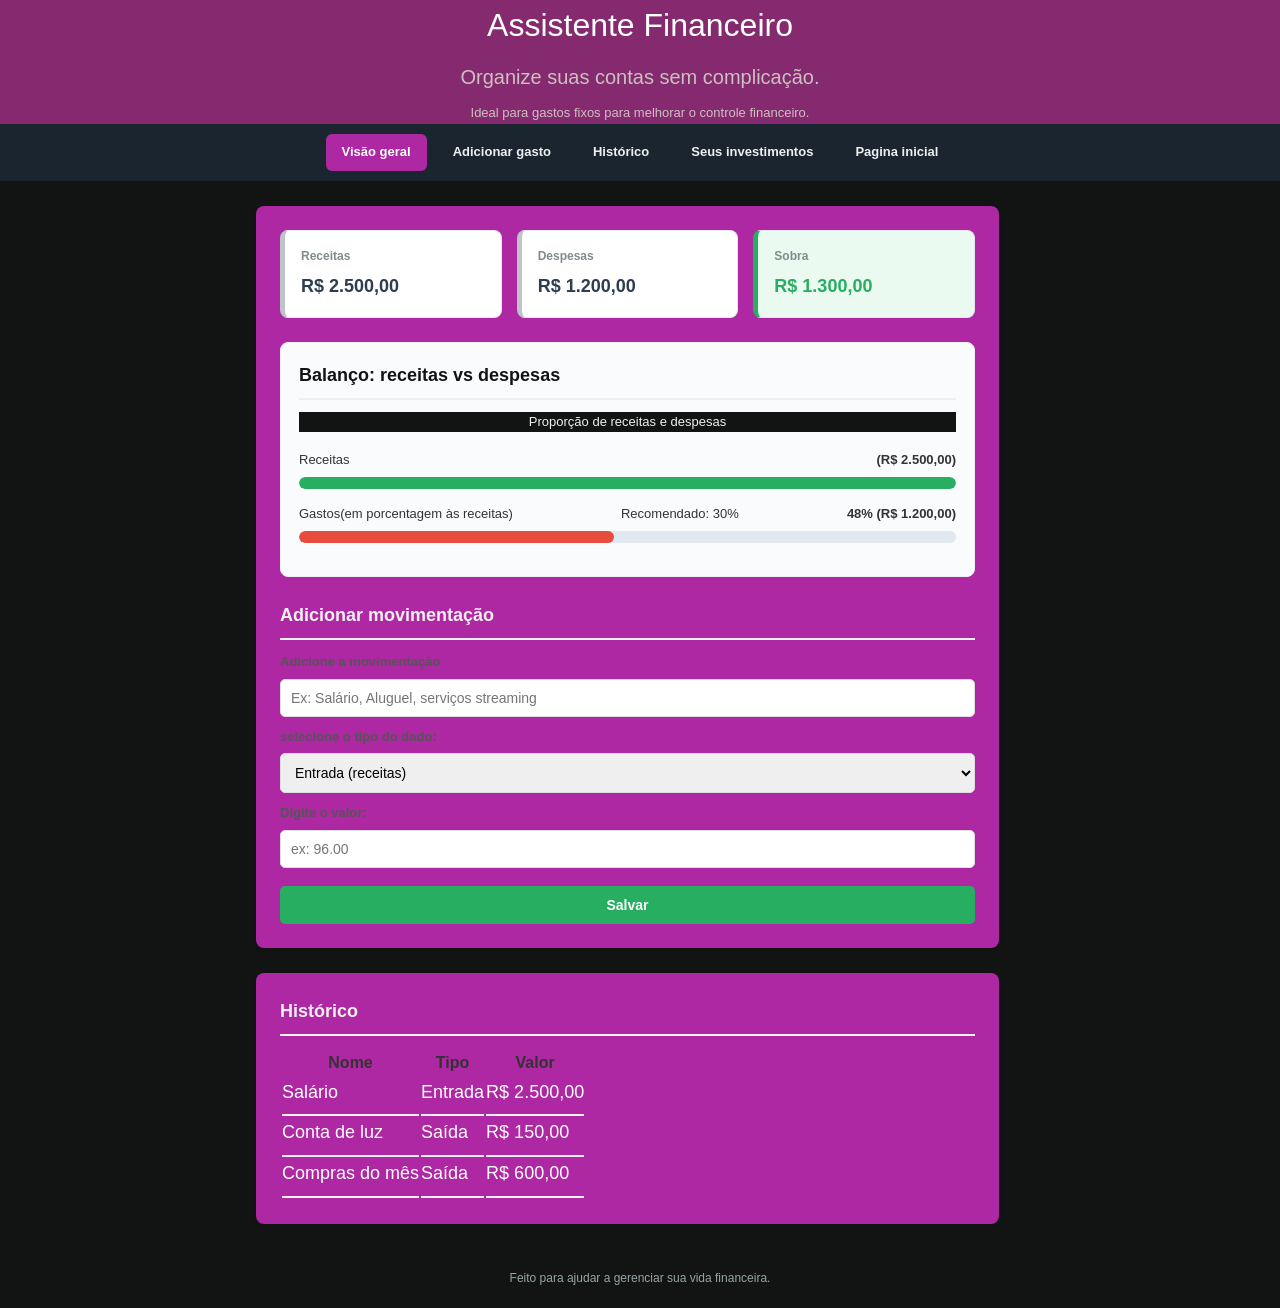
==== commit 1b4105e2: "novo codigo" ====
--- a/index.html
+++ b/index.html
@@ -22,6 +22,15 @@
             <a href="#visao-geral" class="aba ativa">Visão geral</a>
             <a href="#adicionar-gasto" class="aba">Adicionar gasto</a>
             <a href="#historico" class="aba">Histórico</a>
+            
+            <a href="index2.html" class="abalink"
+            target="_self">Seus investimentos</a>
+             <a href="index.html" class="abalink2" target="_self">Pagina inicial</a>
+            
+
+        
+    
+            
             </nav>
          </section>
     
@@ -84,7 +93,7 @@
             <div id="adicionar-gasto" class="adicionar-gasto">
                 <h2>Adicionar movimentação</h2>
                 
-                <form>
+                <form id="formulario">
                     <label for="descricao">Adicione a movimentação</label>
                     <input type="text" id="descricao" placeholder="Ex: Salário, Aluguel, serviços streaming">
 
@@ -104,30 +113,8 @@
         </section>
 
         <!-- SEÇÃO 2: ESPAÇO DE INVESTIMENTOS -->
-        <section id="investimentos" class="bloco-secao">
-            <h2>Espaço para Investimentos</h2>
-            <p class="descricao-secao">Acompanhe a sua reserva e suas metas financeiras para o futuro.</p>
-
-            <div class="cards-investimento">
-                <div class="card-meta">
-                    <h4>Reserva de Emergência</h4>
-                    <p class="valor-acumulado">R$ 3.500,00 <span>de R$ 6.000,00</span></p>
-                    <div class="trilho">
-                        <div class="progresso meta" style="width: 58%;"></div>
-                    </div>
-                    <small>58% da meta atingida</small>
-                </div>
-
-                <div class="card-meta">
-                    <h4>Meta: Computador Novo</h4>
-                    <p class="valor-acumulado">R$ 1.200,00 <span>de R$ 4.000,00</span></p>
-                    <div class="trilho">
-                        <div class="progresso meta" style="width: 30%;"></div>
-                    </div>
-                    <small>30% da meta atingida</small>
-                </div>
-            </div>
-        </section>
+         
+       
 
         <!-- SEÇÃO 3: HISTÓRICO DAS CONTAS -->
         <section id="historico" class="bloco-secao">
--- a/style.css
+++ b/style.css
@@ -1,4 +1,3 @@
-
 * {
     margin: 0;
     padding: 0;
@@ -65,7 +64,30 @@
     border-radius: 6px;
     transition: background 0.2s;
 }
-
+.abalink{
+    color: #ecf0f1;
+    text-decoration: none;
+    font-size: 13px;
+    font-weight: bold;
+    padding: 8px 16px;
+    border-radius: 6px;
+    transition: background 0.2s;
+}
+.abalink2{
+    color: #ecf0f1;
+    text-decoration: none;
+    font-size: 13px;
+    font-weight: bold;
+    padding: 8px 16px;
+    border-radius: 6px;
+    transition: background 0.2s;
+}
+.abalink:hover {
+    background-color: #ec62e1;
+}
+.abalink2:hover {
+    background-color: #ec62e1;
+}
 .aba:hover {
     background-color: #ec62e1;
 }
@@ -85,7 +107,7 @@
 
 /* Cartão padrão que envolve cada seção */
 .bloco-secao {
-    background-color: #ffffff;
+    background-color: #ae27a3;
     padding: 24px;
     margin-right: 25px;
     margin-bottom: 25px;
@@ -98,7 +120,7 @@
     margin-bottom: 12px;
     border-bottom: 2px solid #ecf0f1;
     padding-bottom: 8px;
-    color: #2c3e50;
+    color: #f1f0f0;
 }
 .bloco-secao td { /*nao consigo separar compras do mes de saída*/
     font-size: 18px;
@@ -107,13 +129,13 @@
     margin-bottom: 12px;
     border-bottom: 2px solid #ecf0f1;
     padding-bottom: 8px;
-    color: #2c3e50;
+    color: #ffffff;
 }
 
 .descricao-secao,
 .descricao-grafico {
     font-size: 13px;
-    color: #7f8c8d;
+    color: #f6f6f8;
     margin-bottom: 18px;
 }
 
@@ -165,6 +187,13 @@
     padding: 18px;
     border-radius: 8px;
     margin-bottom: 24px;
+}
+.painel-grafico p{
+    background-color: #121313;
+    color: #ecf0f1;
+}
+.painel-grafico h2{
+    color: #121313;
 }
 
 .item-grafico {
@@ -208,7 +237,15 @@
 /* ==========================================================
    6. ESPAÇO DE INVESTIMENTOS
    ========================================================== */
-.cards-investimento {
+.nav a {
+    flex: 1;
+    background-color: #dd189b;
+    border: 0px solid #141414;
+    border-radius: 8px;
+    padding: 100px;
+}
+
+   .cards-investimento {
     display: flex;
     gap: 15px;
 }
